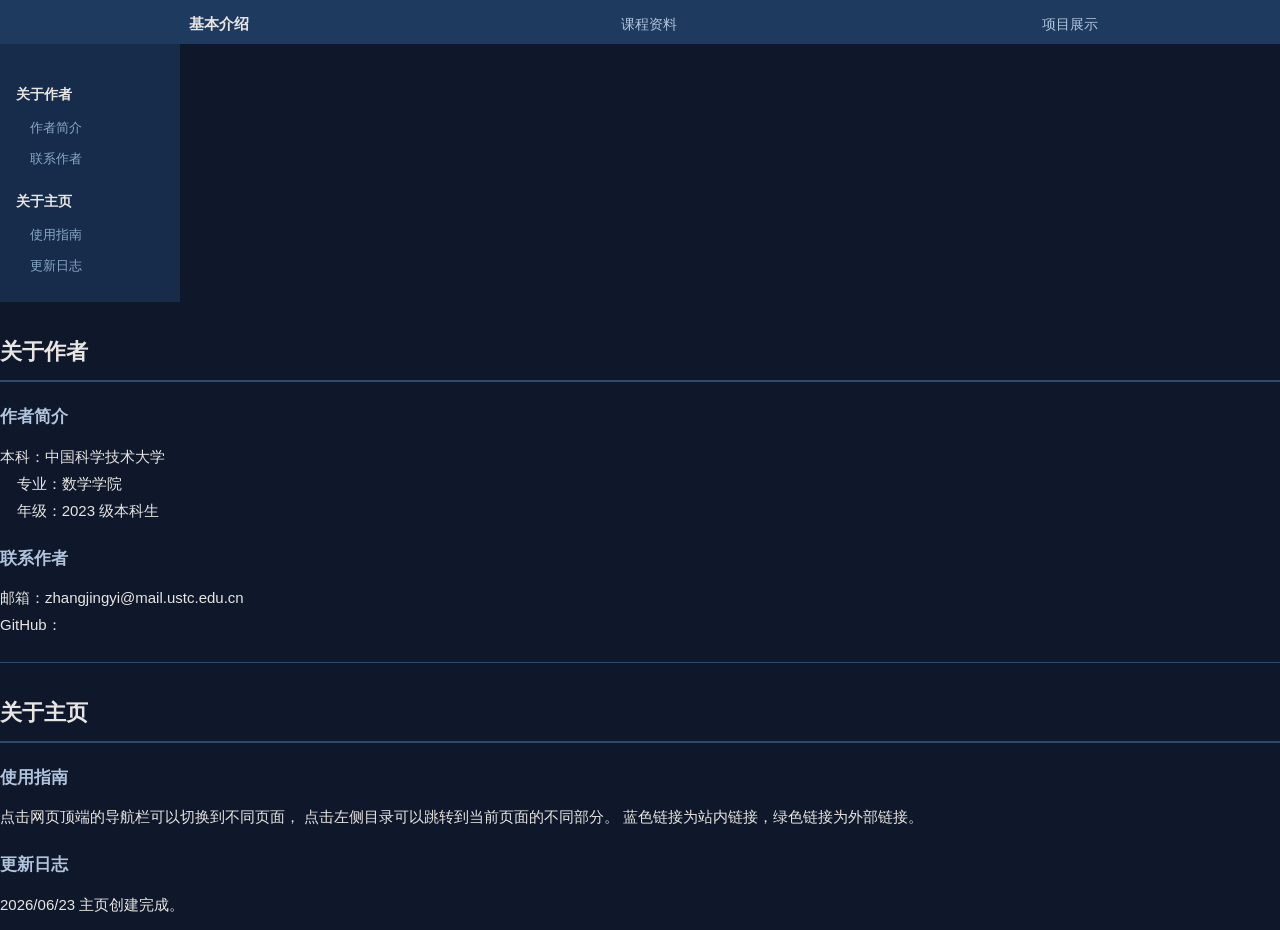
==== index.html @ 75e00010 "初始提交" ====
<!DOCTYPE html>
<html lang="zh-CN">
<head>
<meta charset="UTF-8">
<meta name="viewport" content="width=device-width, initial-scale=1.0">
<title>张竞一的主页</title>
<link rel="stylesheet" href="style.css">
</head>
<body>
<!-- 顶部导航栏 -->
<div id="choice">
<table>
<tr>
<td><span>基本介绍</span></td>
<td><a href="courses.html">课程资料</a></td>
<td><a href="projects.html">项目展示</a></td>
</tr>
</table>
</div>
<!-- 左侧边栏目录 -->
<div id="menu">
<dl>
<dt><a href="#about">关于作者</a></dt>
<dd><a href="#intro">作者简介</a></dd>
<dd><a href="#contact">联系作者</a></dd>
<dt><a href="#site">关于主页</a></dt>
<dd><a href="#guide">使用指南</a></dd>
<dd><a href="#changelog">更新日志</a></dd>
</dl>
</div>
<!-- 右侧主内容区 -->
<div id="mainpart">
<h2 id="about">关于作者</h2>
<h3 id="intro">作者简介</h3>
<p>
本科：中国科学技术大学
<br>&nbsp;&nbsp;&nbsp;&nbsp;专业：数学学院
<br>&nbsp;&nbsp;&nbsp;&nbsp;年级：2023 级本科生
</p>
<h3 id="contact">联系作者</h3>
<p>
邮箱：zhangjingyi@mail.ustc.edu.cn
<br>GitHub：
<a href="https://github.com/jingyizhang05" target="_blank" class="out"></a>
</p>
<hr>
<h2 id="site">关于主页</h2>
<h3 id="guide">使用指南</h3>
<p>
点击网页顶端的导航栏可以切换到不同页面，
点击左侧目录可以跳转到当前页面的不同部分。
蓝色链接为站内链接，绿色链接为外部链接。
</p>
<h3 id="changelog">更新日志</h3>
<p>
2026/06/23 主页创建完成。
</p>
</div>
</body>
</html>
---- style.css ----
/* ========== 全局重置 ========== */
/* 去掉浏览器默认的边距和内边距 */
* {
margin: 0;
padding: 0;
box-sizing: border-box;
}
/* 设置页面背景色和默认文字样式 */
body {
background-color: #0f172a; /* 深色背景 */
color: #e8e6e3; /* 浅色文字 */
font-family: "Microsoft YaHei", "SimSun", sans-serif; /* 中文字体 */
font-size: 15px;
line-height: 1.8;
}
/* ========== 顶部导航栏 ========== */
#choice {
position: ffxed; /* 固定在顶部，滚动时不移动 */
top: 0;
left: 0;
width: 100%;
height: 44px;
background-color: #1e3a5f; /* 导航栏深蓝色 */
display: ffex;
align-items: center;
z-index: 100; /* 确保在最上层 */
}
#choice table {
width: 100%;
border-collapse: collapse;
}
#choice td {
text-align: center;
padding: 10px 20px;
}
#choice td span {
color: #e8e6e3;
font-weight: bold;
font-size: 15px;
}
#choice td a {
color: #b0c4de; /* 导航链接用浅蓝色 */
text-decoration: none;
font-size: 14px;
transition: color 0.3s; /* 鼠标悬停时颜色渐变 */}
#choice td a:hover {
color: #ffffff; /* 悬停变白色 */
}
/* ========== 左侧边栏目录 ========== */
#menu {
position: ffxed; /* 固定在左侧 */
top: 44px; /* 紧贴导航栏下方 */
left: 0;
width: 180px;
height: calc(100% - 44px); /* 占满剩余高度 */
background-color: #162c4a; /* 侧边栏比导航栏稍深 */
padding: 20px 0;
overflow-y: auto; /* 内容多时可以滚动 */
}
#menu dl {
margin: 0;
padding: 0 16px;
}
#menu dt {
margin-top: 16px;
margin-bottom: 6px;
}
#menu dt a {
color: #e8e6e3;
text-decoration: none;
font-weight: bold;
font-size: 14px;
}
#menu dd {
margin-bottom: 4px;
padding-left: 14px;
}
#menu dd a {
color: #8aa8c8; /* 二级链接用更浅的蓝色 */
text-decoration: none;
font-size: 13px;
transition: color 0.3s;
}
#menu dd a:hover {
color: #ffffff;
}
/* ========== 右侧主内容区 ========== */
.main-content {
margin-top: 44px; /* 留出导航栏高度 */
margin-left: 180px; /* 留出侧边栏宽度 */
padding: 30px 40px 60px 40px; /* 内边距 */
max-width: 800px; /* 限制最大宽度，阅读更舒适 */
}
/* 主内容区的标题样式 */
#mainpart h2 {
color: #e8e6e3;
font-size: 22px;
border-bottom: 2px solid #2d4a6f; /* 标题下方的分隔线 */
padding-bottom: 8px;
margin: 30px 0 16px 0;
}
#mainpart h3 {
color: #b0c4de;
font-size: 17px;
margin: 20px 0 10px 0;
}
#mainpart p {
margin-bottom: 12px;
line-height: 1.8;
}
/* 普通链接样式 */
#mainpart a {
color: #3b82c4; /* 蓝色强调色 */
text-decoration: none;
transition: color 0.3s;
}
#mainpart a:hover {
color: #60a5fa; /* 悬停变亮蓝色 */
text-decoration: underline;
}
/* 外部链接特殊样式（绿色） */
#mainpart a.out {
color: #4ade80;
}
#mainpart a.out:hover {
color: #86efac;
}
/* 内部链接样式 */
#mainpart a.static {
color: #3b82c4;
}
/* 分隔线 */#mainpart hr {
border: none;
border-top: 1px solid #2d4a6f;
margin: 24px 0;
}
/* 列表样式 */
#mainpart ul, #mainpart ol {
margin: 8px 0 12px 24px;
line-height: 1.8;
}
#mainpart li {
margin-bottom: 4px;
}
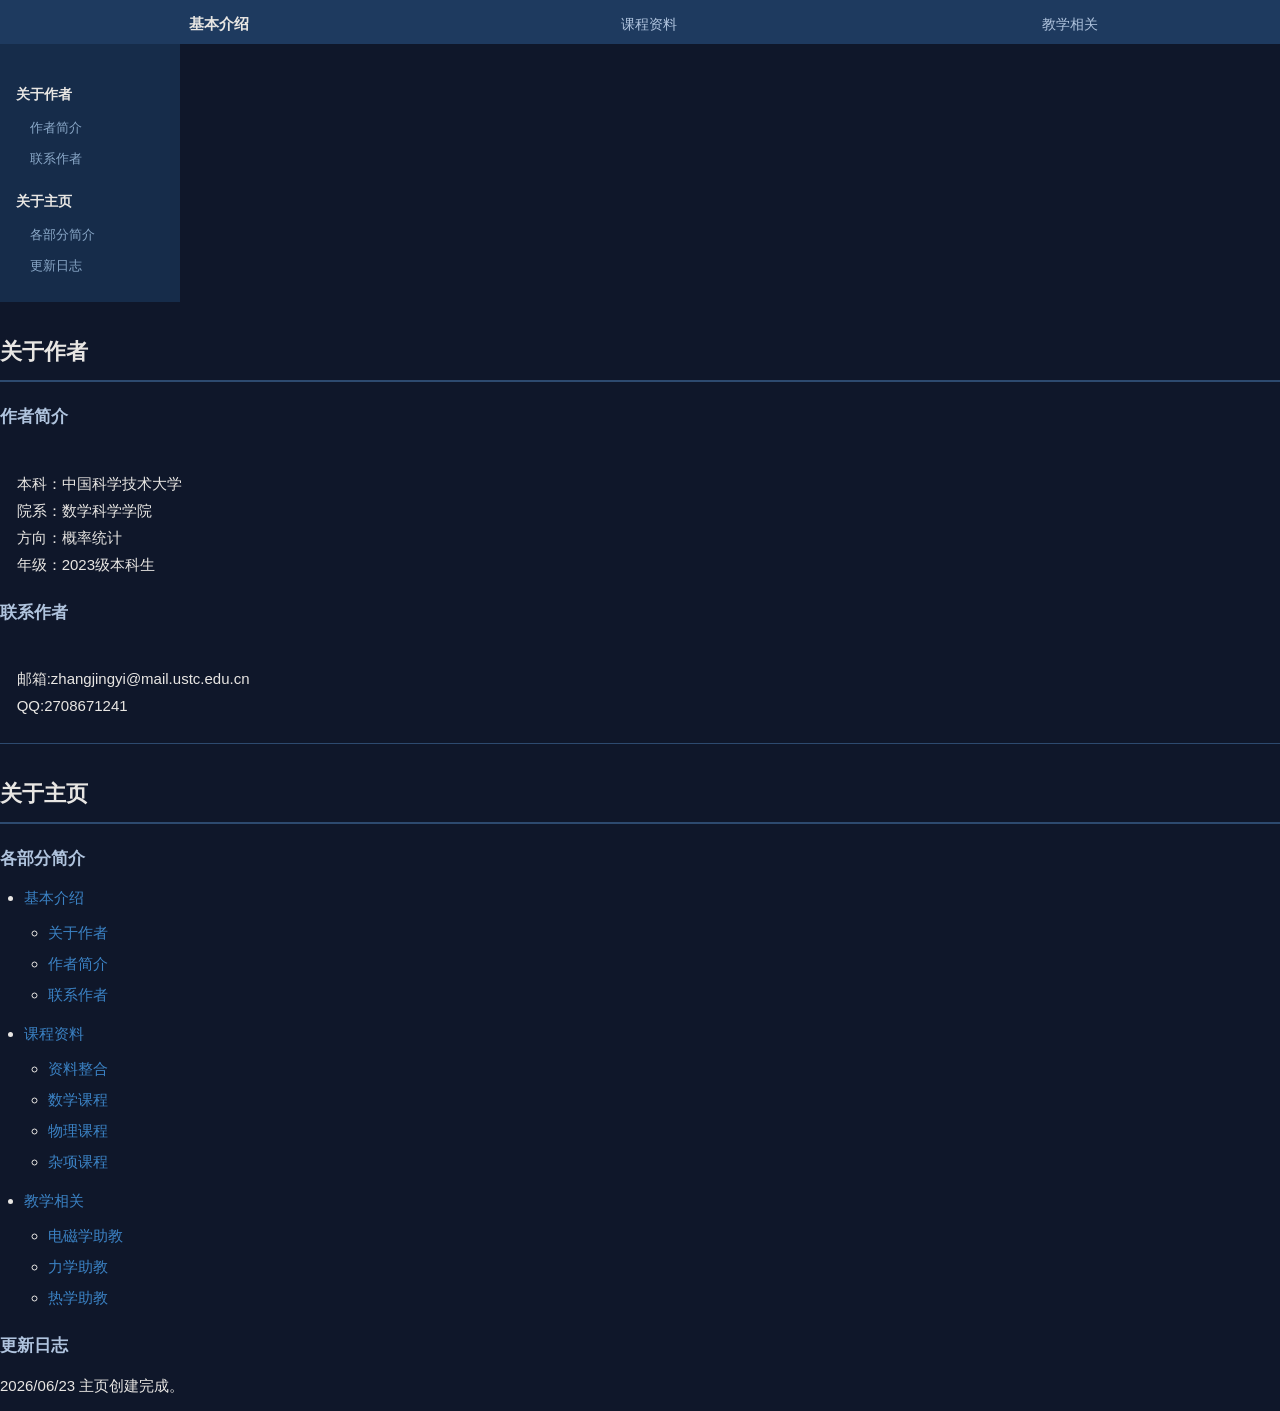
==== commit 1766961f: "更新页面" ====
--- a/index.html
+++ b/index.html
@@ -13,7 +13,7 @@
 <tr>
 <td><span>基本介绍</span></td>
 <td><a href="courses.html">课程资料</a></td>
-<td><a href="projects.html">项目展示</a></td>
+<td><a href="projects.html">教学相关</a></td>
 </tr>
 </table>
 </div>
@@ -24,7 +24,7 @@
 <dd><a href="#intro">作者简介</a></dd>
 <dd><a href="#contact">联系作者</a></dd>
 <dt><a href="#site">关于主页</a></dt>
-<dd><a href="#guide">使用指南</a></dd>
+<dd><a href="#guide">各部分简介</a></dd>
 <dd><a href="#changelog">更新日志</a></dd>
 </dl>
 </div>
@@ -32,25 +32,42 @@
 <div id="mainpart">
 <h2 id="about">关于作者</h2>
 <h3 id="intro">作者简介</h3>
-<p>
-本科：中国科学技术大学
-<br>&nbsp;&nbsp;&nbsp;&nbsp;专业：数学学院
-<br>&nbsp;&nbsp;&nbsp;&nbsp;年级：2023 级本科生
+<br>&nbsp;&nbsp;&nbsp;&nbsp;本科：中国科学技术大学
+<br>&nbsp;&nbsp;&nbsp;&nbsp;院系：数学科学学院
+<br>&nbsp;&nbsp;&nbsp;&nbsp;方向：概率统计
+<br>&nbsp;&nbsp;&nbsp;&nbsp;年级：2023级本科生
 </p>
 <h3 id="contact">联系作者</h3>
-<p>
-邮箱：zhangjingyi@mail.ustc.edu.cn
-<br>GitHub：
-<a href="https://github.com/jingyizhang05" target="_blank" class="out"></a>
+<br>&nbsp;&nbsp;&nbsp;&nbsp;邮箱:zhangjingyi@mail.ustc.edu.cn
+<br>&nbsp;&nbsp;&nbsp;&nbsp;QQ:2708671241
 </p>
 <hr>
 <h2 id="site">关于主页</h2>
-<h3 id="guide">使用指南</h3>
-<p>
-点击网页顶端的导航栏可以切换到不同页面，
-点击左侧目录可以跳转到当前页面的不同部分。
-蓝色链接为站内链接，绿色链接为外部链接。
-</p>
+<h3 id="guide">各部分简介</h3>
+<ul>
+  <li><a href="style.css">基本介绍</a>
+    <ul>
+      <li><a href="#about">关于作者</a></li>
+        <li><a href="#intro">作者简介</a></li>
+        <li><a href="#contact">联系作者</a></li>
+    </ul>
+  </li>
+  <li><a href="courses.html">课程资料</a>
+    <ul>
+      <li><a href="courses.html#data">资料整合</a></li>
+      <li><a href="courses.html#math">数学课程</a></li>
+      <li><a href="courses.html#physics">物理课程</a></li>
+      <li><a href="courses.html#other">杂项课程</a></li>
+    </ul>
+  </li>
+  <li><a href="projects.html">教学相关</a>
+    <ul>
+      <li><a href="#eteach">电磁学助教</a></dd>
+      <li><a href="#mteach">力学助教</a></dd>
+      <li><a href="#hteach">热学助教</a></dd>
+    </ul>
+  </li>
+</ul>
 <h3 id="changelog">更新日志</h3>
 <p>
 2026/06/23 主页创建完成。
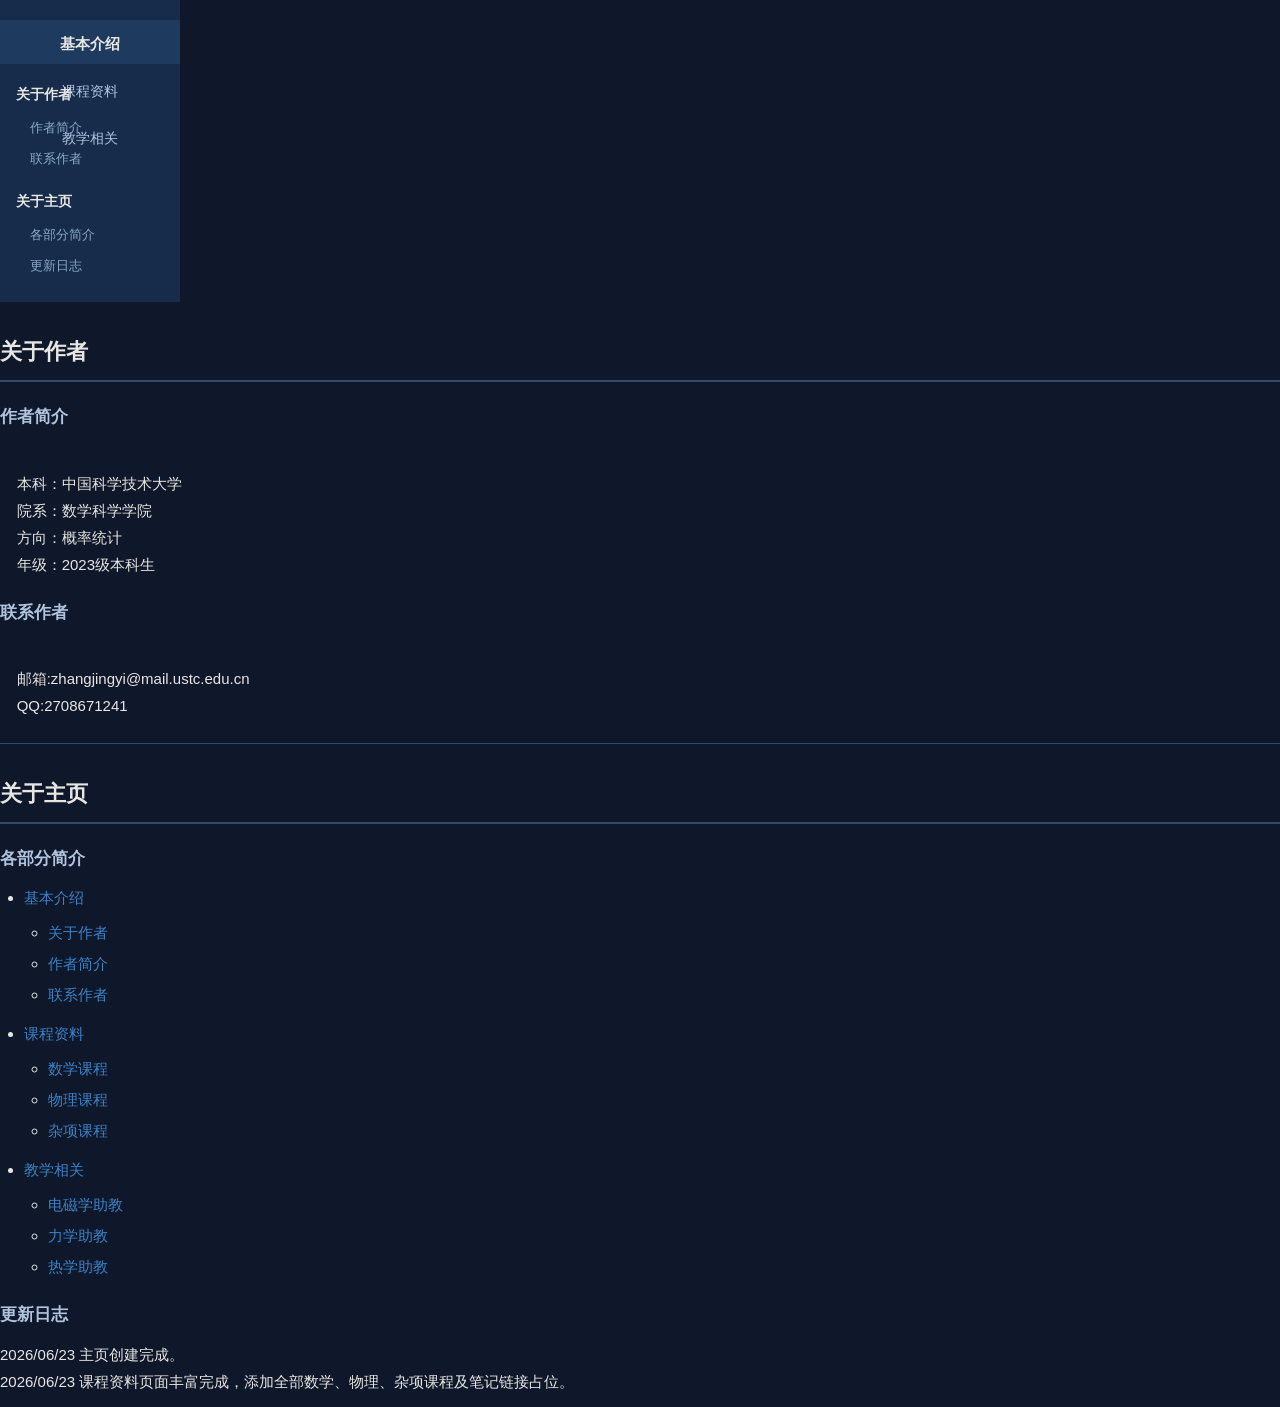
==== commit 51642a4d: "更新侧边栏" ====
--- a/index.html
+++ b/index.html
@@ -7,18 +7,17 @@
 <link rel="stylesheet" href="style.css">
 </head>
 <body>
-<!-- 顶部导航栏 -->
+<!-- 左侧栏：主导航 + 子目录 -->
+<div id="menu">
+<!-- 主导航（原顶部栏，现移至左侧顶部） -->
 <div id="choice">
 <table>
-<tr>
-<td><span>基本介绍</span></td>
-<td><a href="courses.html">课程资料</a></td>
-<td><a href="projects.html">教学相关</a></td>
-</tr>
+<tr><td><span>基本介绍</span></td></tr>
+<tr><td><a href="courses.html">课程资料</a></td></tr>
+<tr><td><a href="projects.html">教学相关</a></td></tr>
 </table>
 </div>
-<!-- 左侧边栏目录 -->
-<div id="menu">
+<!-- 子目录 -->
 <dl>
 <dt><a href="#about">关于作者</a></dt>
 <dd><a href="#intro">作者简介</a></dd>
@@ -45,7 +44,7 @@
 <h2 id="site">关于主页</h2>
 <h3 id="guide">各部分简介</h3>
 <ul>
-  <li><a href="style.css">基本介绍</a>
+  <li><a href="index.html">基本介绍</a>
     <ul>
       <li><a href="#about">关于作者</a></li>
         <li><a href="#intro">作者简介</a></li>
@@ -54,7 +53,6 @@
   </li>
   <li><a href="courses.html">课程资料</a>
     <ul>
-      <li><a href="courses.html#data">资料整合</a></li>
       <li><a href="courses.html#math">数学课程</a></li>
       <li><a href="courses.html#physics">物理课程</a></li>
       <li><a href="courses.html#other">杂项课程</a></li>
@@ -62,16 +60,17 @@
   </li>
   <li><a href="projects.html">教学相关</a>
     <ul>
-      <li><a href="#eteach">电磁学助教</a></dd>
-      <li><a href="#mteach">力学助教</a></dd>
-      <li><a href="#hteach">热学助教</a></dd>
+      <li><a href="projects.html#eteach">电磁学助教</a></li>
+      <li><a href="projects.html#mteach">力学助教</a></li>
+      <li><a href="projects.html#hteach">热学助教</a></li>
     </ul>
   </li>
 </ul>
 <h3 id="changelog">更新日志</h3>
 <p>
-2026/06/23 主页创建完成。
+2026/06/23 主页创建完成。<br>
+2026/06/23 课程资料页面丰富完成，添加全部数学、物理、杂项课程及笔记链接占位。
 </p>
 </div>
 </body>
-</html>+</html>
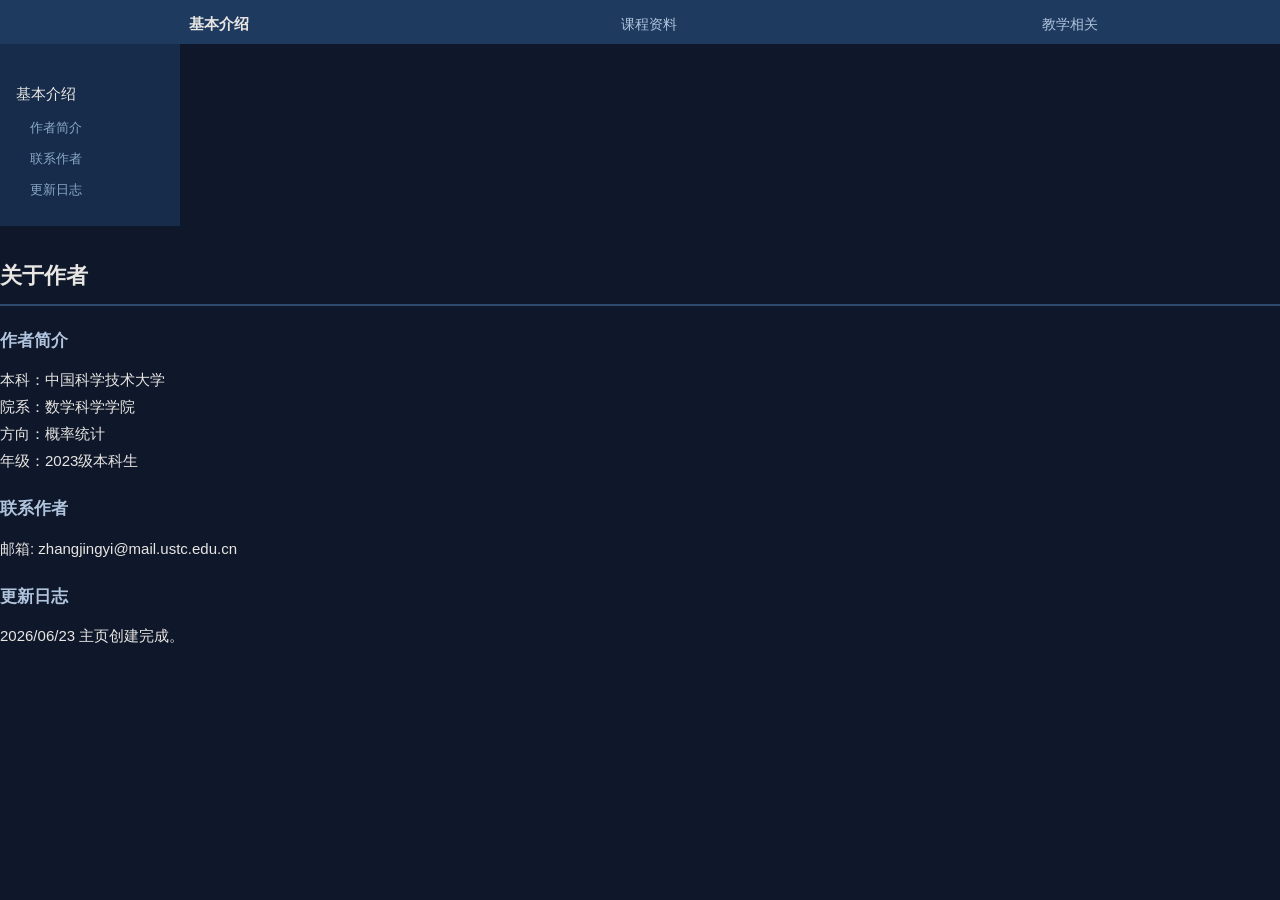
==== commit fdb7bbd6: "更新" ====
--- a/index.html
+++ b/index.html
@@ -1,76 +1,43 @@
 <!DOCTYPE html>
 <html lang="zh-CN">
 <head>
-<meta charset="UTF-8">
-<meta name="viewport" content="width=device-width, initial-scale=1.0">
-<title>张竞一的主页</title>
-<link rel="stylesheet" href="style.css">
+  <meta charset="UTF-8">
+  <meta name="viewport" content="width=device-width, initial-scale=1.0">
+  <title>张竞一的主页</title>
+  <link rel="stylesheet" href="style.css">
 </head>
 <body>
-<!-- 左侧栏：主导航 + 子目录 -->
-<div id="menu">
-<!-- 主导航（原顶部栏，现移至左侧顶部） -->
-<div id="choice">
-<table>
-<tr><td><span>基本介绍</span></td></tr>
-<tr><td><a href="courses.html">课程资料</a></td></tr>
-<tr><td><a href="projects.html">教学相关</a></td></tr>
-</table>
-</div>
-<!-- 子目录 -->
-<dl>
-<dt><a href="#about">关于作者</a></dt>
-<dd><a href="#intro">作者简介</a></dd>
-<dd><a href="#contact">联系作者</a></dd>
-<dt><a href="#site">关于主页</a></dt>
-<dd><a href="#guide">各部分简介</a></dd>
-<dd><a href="#changelog">更新日志</a></dd>
-</dl>
-</div>
-<!-- 右侧主内容区 -->
-<div id="mainpart">
-<h2 id="about">关于作者</h2>
-<h3 id="intro">作者简介</h3>
-<br>&nbsp;&nbsp;&nbsp;&nbsp;本科：中国科学技术大学
-<br>&nbsp;&nbsp;&nbsp;&nbsp;院系：数学科学学院
-<br>&nbsp;&nbsp;&nbsp;&nbsp;方向：概率统计
-<br>&nbsp;&nbsp;&nbsp;&nbsp;年级：2023级本科生
-</p>
-<h3 id="contact">联系作者</h3>
-<br>&nbsp;&nbsp;&nbsp;&nbsp;邮箱:zhangjingyi@mail.ustc.edu.cn
-<br>&nbsp;&nbsp;&nbsp;&nbsp;QQ:2708671241
-</p>
-<hr>
-<h2 id="site">关于主页</h2>
-<h3 id="guide">各部分简介</h3>
-<ul>
-  <li><a href="index.html">基本介绍</a>
-    <ul>
-      <li><a href="#about">关于作者</a></li>
-        <li><a href="#intro">作者简介</a></li>
-        <li><a href="#contact">联系作者</a></li>
-    </ul>
-  </li>
-  <li><a href="courses.html">课程资料</a>
-    <ul>
-      <li><a href="courses.html#math">数学课程</a></li>
-      <li><a href="courses.html#physics">物理课程</a></li>
-      <li><a href="courses.html#other">杂项课程</a></li>
-    </ul>
-  </li>
-  <li><a href="projects.html">教学相关</a>
-    <ul>
-      <li><a href="projects.html#eteach">电磁学助教</a></li>
-      <li><a href="projects.html#mteach">力学助教</a></li>
-      <li><a href="projects.html#hteach">热学助教</a></li>
-    </ul>
-  </li>
-</ul>
-<h3 id="changelog">更新日志</h3>
-<p>
-2026/06/23 主页创建完成。<br>
-2026/06/23 课程资料页面丰富完成，添加全部数学、物理、杂项课程及笔记链接占位。
-</p>
-</div>
+  <!-- 顶部导航栏 -->
+  <div id="choice">
+    <table>
+      <tr>
+        <td><span>基本介绍</span></td>
+        <td><a href="courses.html">课程资料</a></td>
+        <td><a href="projects.html">教学相关</a></td>
+      </tr>
+    </table>
+  </div>
+  <!-- 左侧导航栏 -->
+  <div id="menu">
+    <dl>
+      <dt>基本介绍</dt>
+      <dd><a href="#intro">作者简介</a></dd>
+      <dd><a href="#contact">联系作者</a></dd>
+      <dd><a href="#changelog">更新日志</a></dd>
+    </dl>
+  </div>
+  <!-- 右侧主内容区 -->
+  <div id="mainpart">
+    <h2 id="about">关于作者</h2>
+    <h3 id="intro">作者简介</h3>
+    <p>本科：中国科学技术大学<br>
+       院系：数学科学学院<br>
+       方向：概率统计<br>
+       年级：2023级本科生</p>
+    <h3 id="contact">联系作者</h3>
+    <p>邮箱: zhangjingyi@mail.ustc.edu.cn</p>
+    <h3 id="changelog">更新日志</h3>
+    <p>2026/06/23 主页创建完成。</p>
+  </div>
 </body>
-</html>
+</html>
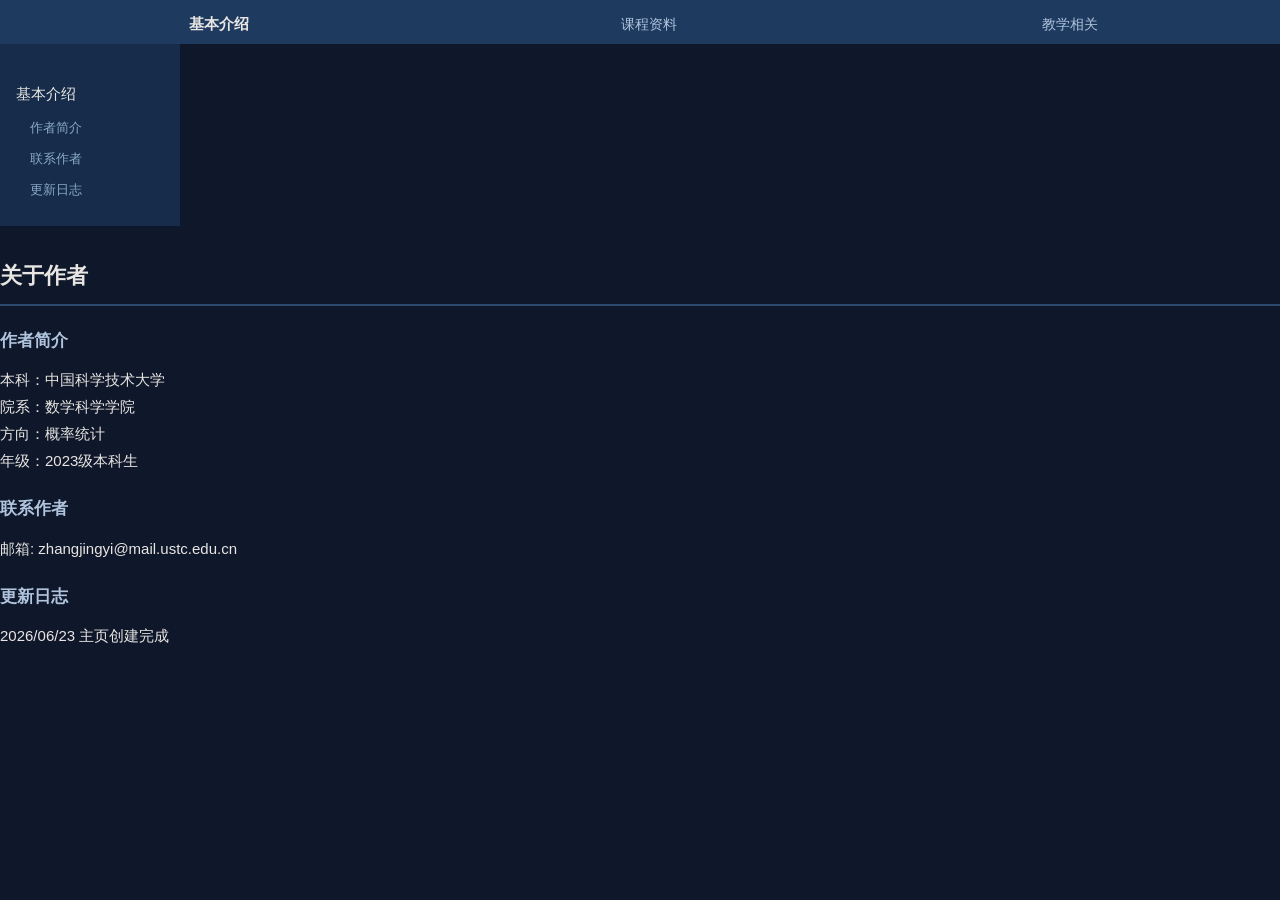
==== commit 6fd6320d: "none" ====
--- a/index.html
+++ b/index.html
@@ -37,7 +37,7 @@
     <h3 id="contact">联系作者</h3>
     <p>邮箱: zhangjingyi@mail.ustc.edu.cn</p>
     <h3 id="changelog">更新日志</h3>
-    <p>2026/06/23 主页创建完成。</p>
+    <p>2026/06/23 主页创建完成</p>
   </div>
 </body>
 </html>
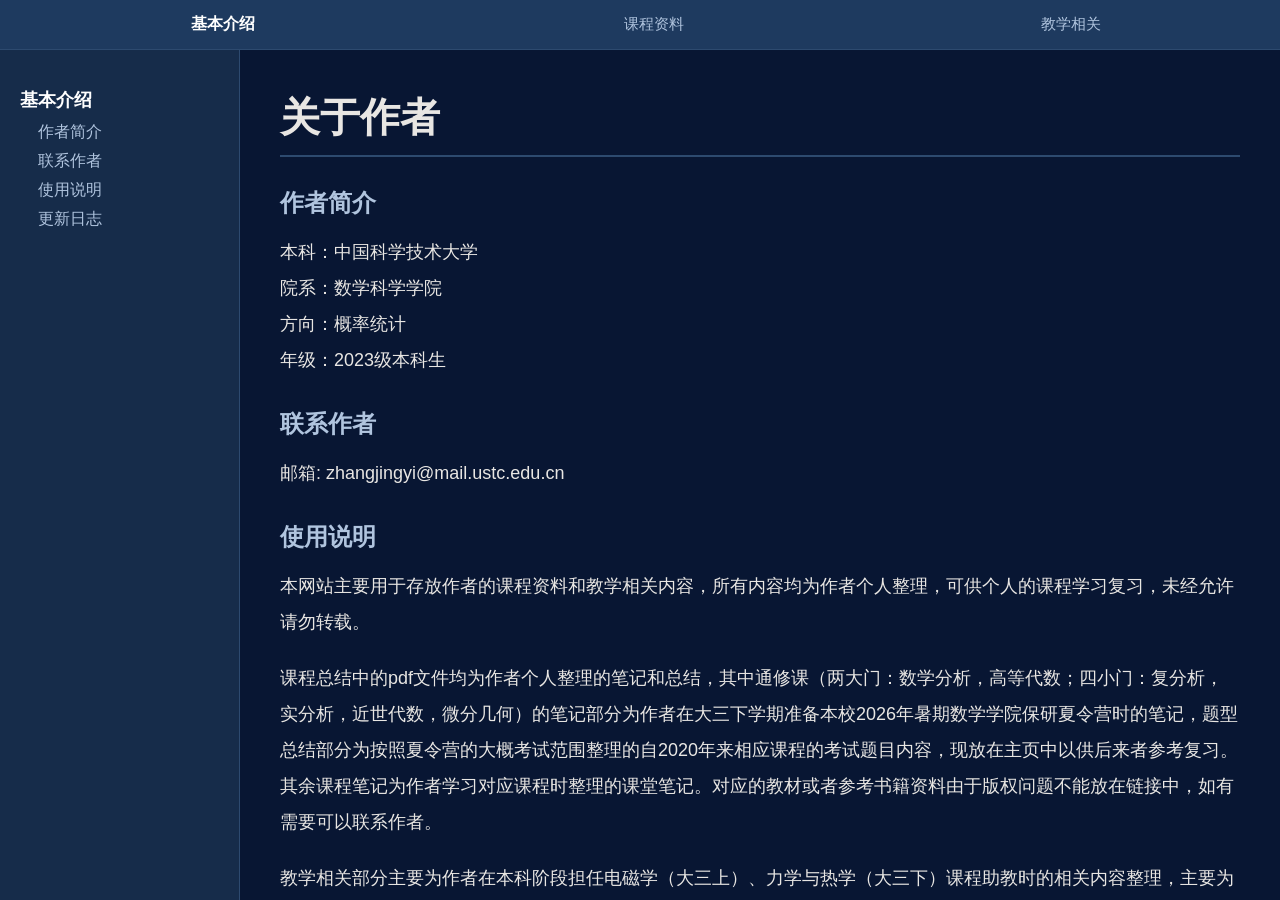
==== commit 17ebcdcc: "更新" ====
--- a/index.html
+++ b/index.html
@@ -23,6 +23,7 @@
       <dt>基本介绍</dt>
       <dd><a href="#intro">作者简介</a></dd>
       <dd><a href="#contact">联系作者</a></dd>
+      <dd><a href="#shiyong">使用说明</a></dd>
       <dd><a href="#changelog">更新日志</a></dd>
     </dl>
   </div>
@@ -30,14 +31,27 @@
   <div id="mainpart">
     <h2 id="about">关于作者</h2>
     <h3 id="intro">作者简介</h3>
+
     <p>本科：中国科学技术大学<br>
        院系：数学科学学院<br>
        方向：概率统计<br>
        年级：2023级本科生</p>
+
     <h3 id="contact">联系作者</h3>
     <p>邮箱: zhangjingyi@mail.ustc.edu.cn</p>
+
+    <h3 id="shiyong">使用说明</h3>
+
+    <p>本网站主要用于存放作者的课程资料和教学相关内容，所有内容均为作者个人整理，可供个人的课程学习复习，未经允许请勿转载。</p>
+
+    <p>课程总结中的pdf文件均为作者个人整理的笔记和总结，其中通修课（两大门：数学分析，高等代数；四小门：复分析，实分析，近世代数，微分几何）的笔记部分为作者在大三下学期准备本校2026年暑期数学学院保研夏令营时的笔记，题型总结部分为按照夏令营的大概考试范围整理的自2020年来相应课程的考试题目内容，现放在主页中以供后来者参考复习。其余课程笔记为作者学习对应课程时整理的课堂笔记。对应的教材或者参考书籍资料由于版权问题不能放在链接中，如有需要可以联系作者。</p>
+
+    <p>教学相关部分主要为作者在本科阶段担任电磁学（大三上）、力学与热学（大三下）课程助教时的相关内容整理，主要为助教过程中整理作业答案和习题课讲义。</p>
+
     <h3 id="changelog">更新日志</h3>
     <p>2026/06/23 主页创建完成</p>
+    <p>2026/06/24 更新了课程资料的pdf内容</p>
+    <p>2026/06/25 更新了简介中的使用说明</p>
   </div>
 </body>
 </html>
--- a/style.css
+++ b/style.css
@@ -1,144 +1,228 @@
-/* ========== 全局重置 ========== */
-/* 去掉浏览器默认的边距和内边距 */
-* {
-margin: 0;
-padding: 0;
-box-sizing: border-box;
-}
-/* 设置页面背景色和默认文字样式 */
-body {
-background-color: #0f172a; /* 深色背景 */
-color: #e8e6e3; /* 浅色文字 */
-font-family: "Microsoft YaHei", "SimSun", sans-serif; /* 中文字体 */
-font-size: 15px;
-line-height: 1.8;
-}
-/* ========== 顶部导航栏 ========== */
-#choice {
-position: ffxed; /* 固定在顶部，滚动时不移动 */
-top: 0;
-left: 0;
-width: 100%;
-height: 44px;
-background-color: #1e3a5f; /* 导航栏深蓝色 */
-display: ffex;
-align-items: center;
-z-index: 100; /* 确保在最上层 */
-}
-#choice table {
-width: 100%;
-border-collapse: collapse;
-}
-#choice td {
-text-align: center;
-padding: 10px 20px;
-}
-#choice td span {
-color: #e8e6e3;
-font-weight: bold;
-font-size: 15px;
-}
-#choice td a {
-color: #b0c4de; /* 导航链接用浅蓝色 */
-text-decoration: none;
-font-size: 14px;
-transition: color 0.3s; /* 鼠标悬停时颜色渐变 */}
-#choice td a:hover {
-color: #ffffff; /* 悬停变白色 */
-}
-/* ========== 左侧边栏目录 ========== */
-#menu {
-position: ffxed; /* 固定在左侧 */
-top: 44px; /* 紧贴导航栏下方 */
-left: 0;
-width: 180px;
-height: calc(100% - 44px); /* 占满剩余高度 */
-background-color: #162c4a; /* 侧边栏比导航栏稍深 */
-padding: 20px 0;
-overflow-y: auto; /* 内容多时可以滚动 */
-}
-#menu dl {
-margin: 0;
-padding: 0 16px;
-}
-#menu dt {
-margin-top: 16px;
-margin-bottom: 6px;
-}
-#menu dt a {
-color: #e8e6e3;
-text-decoration: none;
-font-weight: bold;
-font-size: 14px;
-}
-#menu dd {
-margin-bottom: 4px;
-padding-left: 14px;
-}
-#menu dd a {
-color: #8aa8c8; /* 二级链接用更浅的蓝色 */
-text-decoration: none;
-font-size: 13px;
-transition: color 0.3s;
-}
-#menu dd a:hover {
-color: #ffffff;
-}
-/* ========== 右侧主内容区 ========== */
-.main-content {
-margin-top: 44px; /* 留出导航栏高度 */
-margin-left: 180px; /* 留出侧边栏宽度 */
-padding: 30px 40px 60px 40px; /* 内边距 */
-max-width: 800px; /* 限制最大宽度，阅读更舒适 */
-}
-/* 主内容区的标题样式 */
-#mainpart h2 {
-color: #e8e6e3;
-font-size: 22px;
-border-bottom: 2px solid #2d4a6f; /* 标题下方的分隔线 */
-padding-bottom: 8px;
-margin: 30px 0 16px 0;
-}
-#mainpart h3 {
-color: #b0c4de;
-font-size: 17px;
-margin: 20px 0 10px 0;
-}
-#mainpart p {
-margin-bottom: 12px;
-line-height: 1.8;
-}
-/* 普通链接样式 */
-#mainpart a {
-color: #3b82c4; /* 蓝色强调色 */
-text-decoration: none;
-transition: color 0.3s;
-}
-#mainpart a:hover {
-color: #60a5fa; /* 悬停变亮蓝色 */
-text-decoration: underline;
-}
-/* 外部链接特殊样式（绿色） */
-#mainpart a.out {
-color: #4ade80;
-}
-#mainpart a.out:hover {
-color: #86efac;
-}
-/* 内部链接样式 */
-#mainpart a.static {
-color: #3b82c4;
-}
-/* 分隔线 */#mainpart hr {
-border: none;
-border-top: 1px solid #2d4a6f;
-margin: 24px 0;
-}
-/* 列表样式 */
-#mainpart ul, #mainpart ol {
-margin: 8px 0 12px 24px;
-line-height: 1.8;
-}
-#mainpart li {
-margin-bottom: 4px;
+/* ===========================
+   全局设置
+=========================== */
+
+*{
+    margin:0;
+    padding:0;
+    box-sizing:border-box;
+}
+
+html,
+body{
+    width:100%;
+    height:100%;
+    overflow:hidden;
+    background:#0f172a;
+    color:#e8e6e3;
+    font-family:"Microsoft YaHei","SimSun",sans-serif;
+}
+
+/* ===========================
+   顶部导航栏
+=========================== */
+
+#choice{
+    position:fixed;
+    top:0;
+    left:0;
+
+    width:100%;
+    height:50px;
+
+    background:#1e3a5f;
+
+    z-index:1000;
+
+    border-bottom:1px solid #2d4a6f;
+}
+
+#choice table{
+    width:100%;
+    height:100%;
+    border-collapse:collapse;
+}
+
+#choice td{
+    text-align:center;
+    vertical-align:middle;
+}
+
+#choice span{
+    color:white;
+    font-size:16px;
+    font-weight:bold;
+}
+
+#choice a{
+    color:#b0c4de;
+    text-decoration:none;
+    font-size:15px;
+    transition:0.3s;
+}
+
+#choice a:hover{
+    color:white;
+}
+
+/* ===========================
+   左侧菜单
+=========================== */
+
+#menu{
+    position:fixed;
+
+    top:50px;
+    left:0;
+
+    width:240px;
+    height:calc(100vh - 50px);
+
+    background:#162c4a;
+
+    overflow-y:auto;
+
+    border-right:1px solid #2d4a6f;
+
+    padding:20px;
+}
+
+/* 滚动条 */
+
+#menu::-webkit-scrollbar{
+    width:6px;
+}
+
+#menu::-webkit-scrollbar-thumb{
+    background:#3b82c4;
+    border-radius:4px;
+}
+
+#menu dl{
+    margin:0;
+}
+
+#menu dt{
+    margin-top:18px;
+    margin-bottom:10px;
+
+    color:white;
+    font-weight:bold;
+    font-size:18px;
+}
+
+#menu dd{
+    margin-left:18px;
+    margin-bottom:8px;
+}
+
+#menu a{
+    color:#b0c4de;
+    text-decoration:none;
+    transition:0.3s;
+}
+
+#menu a:hover{
+    color:white;
+}
+
+/* ===========================
+   右侧内容区
+=========================== */
+
+#mainpart{
+    position:fixed;
+
+    top:50px;
+    left:240px;
+
+    width:calc(100vw - 240px);
+    height:calc(100vh - 50px);
+
+    overflow-y:auto;
+
+    padding:40px;
+
+    background:#081633;
+}
+
+/* 内容区滚动条 */
+
+#mainpart::-webkit-scrollbar{
+    width:8px;
+}
+
+#mainpart::-webkit-scrollbar-thumb{
+    background:#3b82c4;
+    border-radius:4px;
+}
+
+/* ===========================
+   标题
+=========================== */
+
+#mainpart h2{
+    font-size:40px;
+
+    margin-bottom:25px;
+
+    border-bottom:2px solid #2d4a6f;
+
+    padding-bottom:10px;
+}
+
+#mainpart h3{
+    font-size:24px;
+
+    color:#b0c4de;
+
+    margin-top:30px;
+    margin-bottom:15px;
+}
+
+/* ===========================
+   正文
+=========================== */
+
+#mainpart p{
+    line-height:2;
+    font-size:18px;
+    margin-bottom:20px;
+}
+
+#mainpart ul{
+    margin-left:25px;
+    margin-top:10px;
+}
+
+#mainpart li{
+    margin-bottom:10px;
+    font-size:18px;
+}
+
+/* ===========================
+   链接
+=========================== */
+
+#mainpart a{
+    color:#60a5fa;
+    text-decoration:none;
+}
+
+#mainpart a:hover{
+    text-decoration:underline;
+}
+
+.static{
+    color:#60a5fa;
+}
+
+/* ===========================
+   分隔线
+=========================== */
+
+#mainpart hr{
+    border:none;
+    border-top:1px solid #2d4a6f;
+    margin:30px 0;
 }
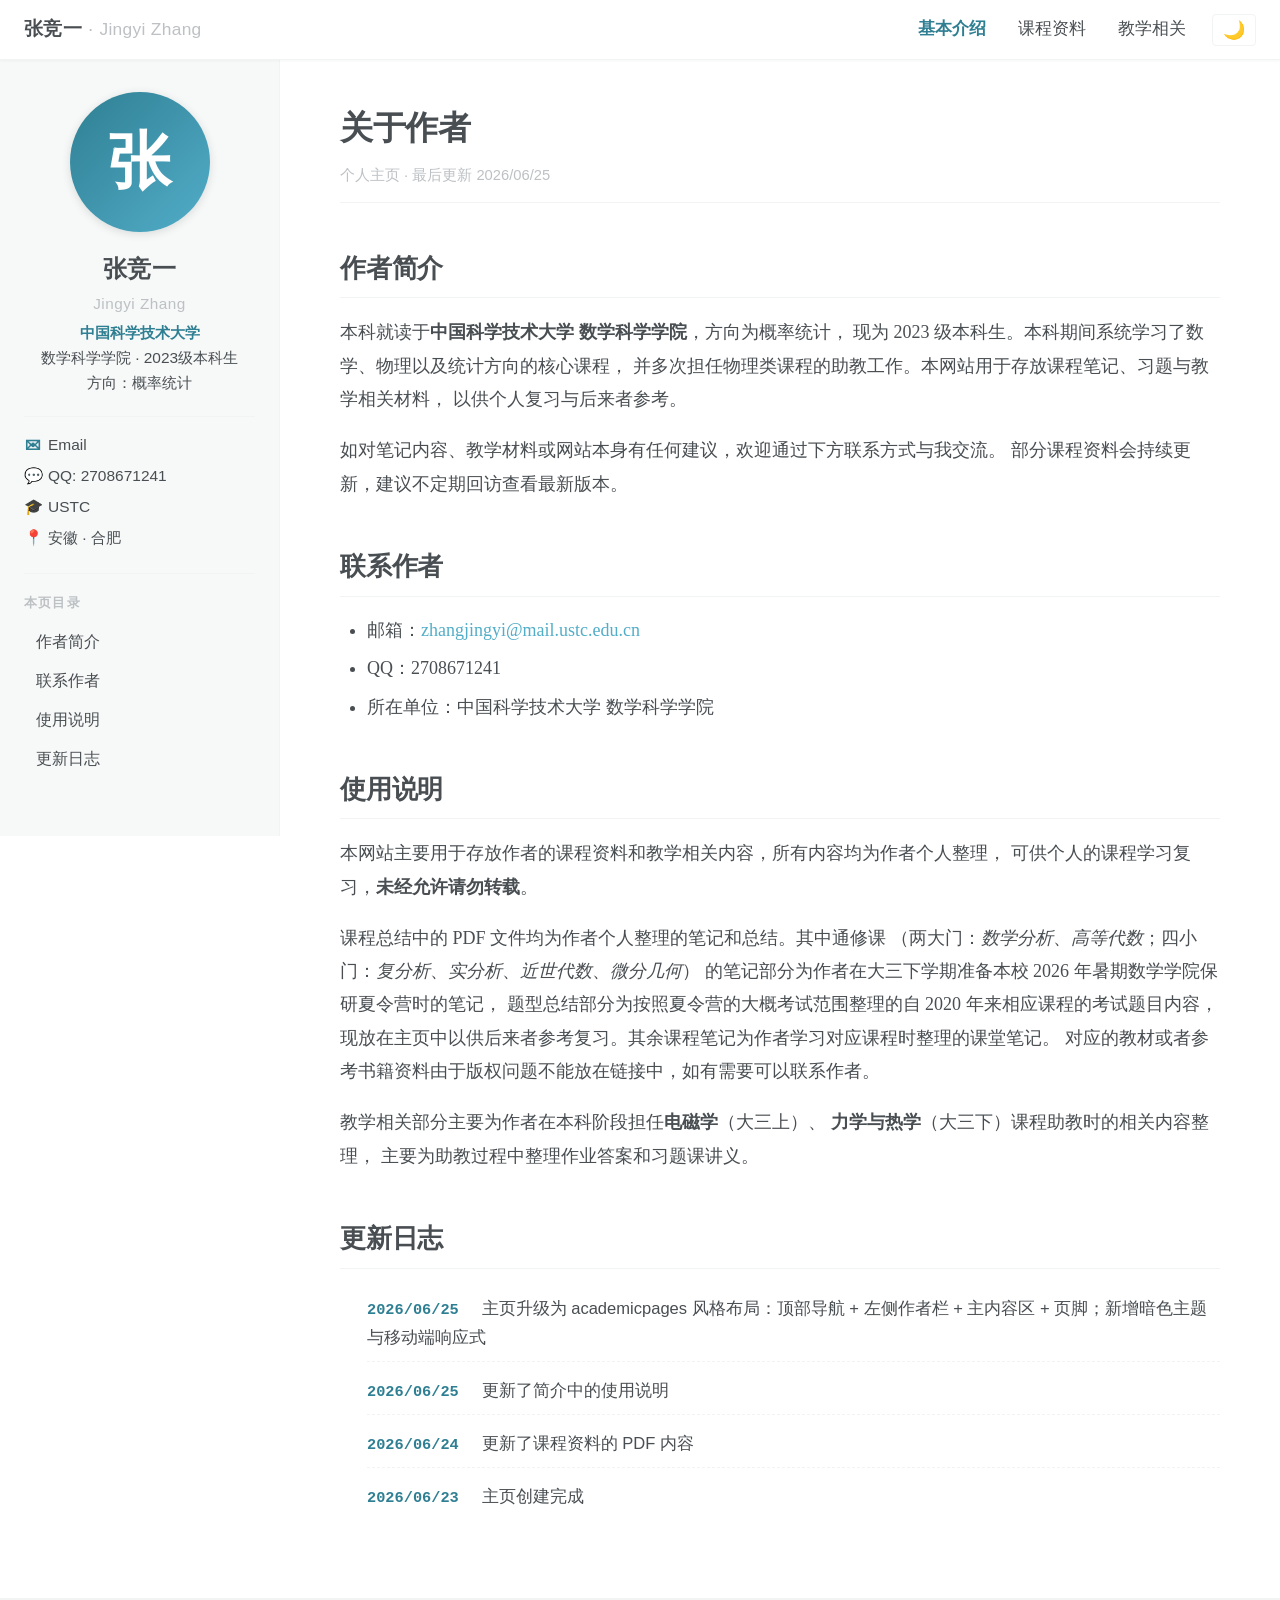
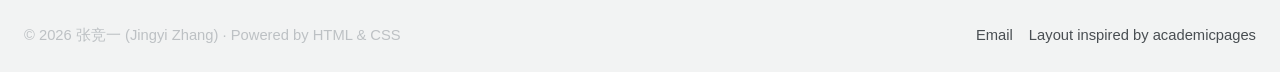
==== commit 3bba406e: "js" ====
--- a/index.html
+++ b/index.html
@@ -1,57 +1,148 @@
 <!DOCTYPE html>
-<html lang="zh-CN">
+<html lang="zh-CN" data-theme="light">
 <head>
   <meta charset="UTF-8">
   <meta name="viewport" content="width=device-width, initial-scale=1.0">
-  <title>张竞一的主页</title>
+  <title>张竞一 · 个人主页</title>
+  <meta name="description" content="张竞一个人主页 — 中国科学技术大学数学科学学院概率统计方向本科生">
   <link rel="stylesheet" href="style.css">
+  <!-- 防止 FOUC：先读取主题 -->
+  <script>
+    (function() {
+      try {
+        var t = localStorage.getItem('theme');
+        if (t === 'dark' || t === 'light') {
+          document.documentElement.setAttribute('data-theme', t);
+        }
+      } catch (e) {}
+    })();
+  </script>
 </head>
 <body>
-  <!-- 顶部导航栏 -->
-  <div id="choice">
-    <table>
-      <tr>
-        <td><span>基本介绍</span></td>
-        <td><a href="courses.html">课程资料</a></td>
-        <td><a href="projects.html">教学相关</a></td>
-      </tr>
-    </table>
+
+<!-- =============== 顶部 Masthead =============== -->
+<header class="masthead">
+  <div class="masthead__inner-wrap">
+    <a href="index.html" class="site-name">
+      张竞一<span class="sep">·</span><span class="en">Jingyi Zhang</span>
+    </a>
+    <button class="menu-toggle" aria-label="菜单" onclick="toggleTopNav()">☰</button>
+    <nav class="masthead__menu" id="topNav">
+      <span class="masthead__menu-item active"><a href="index.html">基本介绍</a></span>
+      <span class="masthead__menu-item"><a href="courses.html">课程资料</a></span>
+      <span class="masthead__menu-item"><a href="projects.html">教学相关</a></span>
+      <button class="theme-toggle" onclick="toggleTheme()" aria-label="切换主题" title="切换浅色/暗色">🌙</button>
+    </nav>
   </div>
-  <!-- 左侧导航栏 -->
-  <div id="menu">
-    <dl>
-      <dt>基本介绍</dt>
-      <dd><a href="#intro">作者简介</a></dd>
-      <dd><a href="#contact">联系作者</a></dd>
-      <dd><a href="#shiyong">使用说明</a></dd>
-      <dd><a href="#changelog">更新日志</a></dd>
-    </dl>
+</header>
+
+<!-- =============== 页面主体 =============== -->
+<div class="page">
+
+  <!-- 左侧作者栏 -->
+  <aside class="sidebar">
+    <div class="author__avatar">张</div>
+    <div class="author__name">
+      张竞一
+      <span class="en">Jingyi Zhang</span>
+    </div>
+    <div class="author__bio">
+      <strong>中国科学技术大学</strong><br>
+      数学科学学院 · 2023级本科生<br>
+      方向：概率统计
+    </div>
+
+    <div class="author__urls-wrapper">
+      <ul class="author__urls">
+        <li><span class="icon">✉</span><a href="mailto:zhangjingyi@mail.ustc.edu.cn">Email</a></li>
+        <li><span class="icon">💬</span>QQ: 2708671241</li>
+        <li><span class="icon">🎓</span><a href="https://www.ustc.edu.cn" target="_blank" rel="noopener">USTC</a></li>
+        <li><span class="icon">📍</span>安徽 · 合肥</li>
+      </ul>
+    </div>
+
+    <div class="sidebar__nav">
+      <div class="sidebar__nav-group">
+        <div class="sidebar__nav-title">本页目录</div>
+        <ul>
+          <li><a href="#intro">作者简介</a></li>
+          <li><a href="#contact">联系作者</a></li>
+          <li><a href="#shiyong">使用说明</a></li>
+          <li><a href="#changelog">更新日志</a></li>
+        </ul>
+      </div>
+    </div>
+  </aside>
+
+  <!-- 右侧主内容 -->
+  <main class="main">
+    <div class="page__inner-wrap">
+      <h1 class="page__title">关于作者</h1>
+      <div class="page__meta">个人主页 · 最后更新 2026/06/25</div>
+
+      <h2 id="intro" class="section-anchor">作者简介</h2>
+      <p>
+        本科就读于<strong>中国科学技术大学 数学科学学院</strong>，方向为概率统计，
+        现为 2023 级本科生。本科期间系统学习了数学、物理以及统计方向的核心课程，
+        并多次担任物理类课程的助教工作。本网站用于存放课程笔记、习题与教学相关材料，
+        以供个人复习与后来者参考。
+      </p>
+      <p>
+        如对笔记内容、教学材料或网站本身有任何建议，欢迎通过下方联系方式与我交流。
+        部分课程资料会持续更新，建议不定期回访查看最新版本。
+      </p>
+
+      <h2 id="contact" class="section-anchor">联系作者</h2>
+      <ul>
+        <li>邮箱：<a href="mailto:zhangjingyi@mail.ustc.edu.cn">zhangjingyi@mail.ustc.edu.cn</a></li>
+        <li>QQ：2708671241</li>
+        <li>所在单位：中国科学技术大学 数学科学学院</li>
+      </ul>
+
+      <h2 id="shiyong" class="section-anchor">使用说明</h2>
+      <p>
+        本网站主要用于存放作者的课程资料和教学相关内容，所有内容均为作者个人整理，
+        可供个人的课程学习复习，<strong>未经允许请勿转载</strong>。
+      </p>
+      <p>
+        课程总结中的 PDF 文件均为作者个人整理的笔记和总结。其中通修课
+        （两大门：<em>数学分析</em>、<em>高等代数</em>；四小门：<em>复分析</em>、<em>实分析</em>、<em>近世代数</em>、<em>微分几何</em>）
+        的笔记部分为作者在大三下学期准备本校 2026 年暑期数学学院保研夏令营时的笔记，
+        题型总结部分为按照夏令营的大概考试范围整理的自 2020 年来相应课程的考试题目内容，
+        现放在主页中以供后来者参考复习。其余课程笔记为作者学习对应课程时整理的课堂笔记。
+        对应的教材或者参考书籍资料由于版权问题不能放在链接中，如有需要可以联系作者。
+      </p>
+      <p>
+        教学相关部分主要为作者在本科阶段担任<strong>电磁学</strong>（大三上）、
+        <strong>力学与热学</strong>（大三下）课程助教时的相关内容整理，
+        主要为助教过程中整理作业答案和习题课讲义。
+      </p>
+
+      <h2 id="changelog" class="section-anchor">更新日志</h2>
+      <ul class="changelog">
+        <li><span class="date">2026/06/25</span> 主页升级为 academicpages 风格布局：顶部导航 + 左侧作者栏 + 主内容区 + 页脚；新增暗色主题与移动端响应式</li>
+        <li><span class="date">2026/06/25</span> 更新了简介中的使用说明</li>
+        <li><span class="date">2026/06/24</span> 更新了课程资料的 PDF 内容</li>
+        <li><span class="date">2026/06/23</span> 主页创建完成</li>
+      </ul>
+    </div>
+  </main>
+
+</div>
+
+<!-- =============== 页脚 =============== -->
+<footer class="page__footer">
+  <div class="page__footer-inner">
+    <div>
+      © 2026 张竞一 (Jingyi Zhang) · Powered by HTML &amp; CSS
+    </div>
+    <div class="page__footer-follow">
+      <a href="mailto:zhangjingyi@mail.ustc.edu.cn">Email</a>
+      <a href="https://github.com/academicpages/academicpages.github.io" target="_blank" rel="noopener">Layout inspired by academicpages</a>
+    </div>
   </div>
-  <!-- 右侧主内容区 -->
-  <div id="mainpart">
-    <h2 id="about">关于作者</h2>
-    <h3 id="intro">作者简介</h3>
+</footer>
 
-    <p>本科：中国科学技术大学<br>
-       院系：数学科学学院<br>
-       方向：概率统计<br>
-       年级：2023级本科生</p>
-
-    <h3 id="contact">联系作者</h3>
-    <p>邮箱: zhangjingyi@mail.ustc.edu.cn</p>
-
-    <h3 id="shiyong">使用说明</h3>
-
-    <p>本网站主要用于存放作者的课程资料和教学相关内容，所有内容均为作者个人整理，可供个人的课程学习复习，未经允许请勿转载。</p>
-
-    <p>课程总结中的pdf文件均为作者个人整理的笔记和总结，其中通修课（两大门：数学分析，高等代数；四小门：复分析，实分析，近世代数，微分几何）的笔记部分为作者在大三下学期准备本校2026年暑期数学学院保研夏令营时的笔记，题型总结部分为按照夏令营的大概考试范围整理的自2020年来相应课程的考试题目内容，现放在主页中以供后来者参考复习。其余课程笔记为作者学习对应课程时整理的课堂笔记。对应的教材或者参考书籍资料由于版权问题不能放在链接中，如有需要可以联系作者。</p>
-
-    <p>教学相关部分主要为作者在本科阶段担任电磁学（大三上）、力学与热学（大三下）课程助教时的相关内容整理，主要为助教过程中整理作业答案和习题课讲义。</p>
-
-    <h3 id="changelog">更新日志</h3>
-    <p>2026/06/23 主页创建完成</p>
-    <p>2026/06/24 更新了课程资料的pdf内容</p>
-    <p>2026/06/25 更新了简介中的使用说明</p>
-  </div>
+<script src="main.js"></script>
 </body>
-</html>+</html>
--- a/style.css
+++ b/style.css
@@ -1,228 +1,816 @@
-/* ===========================
-   全局设置
-=========================== */
-
-*{
-    margin:0;
-    padding:0;
-    box-sizing:border-box;
-}
-
-html,
-body{
-    width:100%;
-    height:100%;
-    overflow:hidden;
-    background:#0f172a;
-    color:#e8e6e3;
-    font-family:"Microsoft YaHei","SimSun",sans-serif;
-}
-
-/* ===========================
-   顶部导航栏
-=========================== */
-
-#choice{
-    position:fixed;
-    top:0;
-    left:0;
-
-    width:100%;
-    height:50px;
-
-    background:#1e3a5f;
-
-    z-index:1000;
-
-    border-bottom:1px solid #2d4a6f;
-}
-
-#choice table{
-    width:100%;
-    height:100%;
-    border-collapse:collapse;
-}
-
-#choice td{
-    text-align:center;
-    vertical-align:middle;
-}
-
-#choice span{
-    color:white;
-    font-size:16px;
-    font-weight:bold;
-}
-
-#choice a{
-    color:#b0c4de;
-    text-decoration:none;
-    font-size:15px;
-    transition:0.3s;
-}
-
-#choice a:hover{
-    color:white;
-}
-
-/* ===========================
-   左侧菜单
-=========================== */
-
-#menu{
-    position:fixed;
-
-    top:50px;
-    left:0;
-
-    width:240px;
-    height:calc(100vh - 50px);
-
-    background:#162c4a;
-
-    overflow-y:auto;
-
-    border-right:1px solid #2d4a6f;
-
-    padding:20px;
-}
-
-/* 滚动条 */
-
-#menu::-webkit-scrollbar{
-    width:6px;
-}
-
-#menu::-webkit-scrollbar-thumb{
-    background:#3b82c4;
-    border-radius:4px;
-}
-
-#menu dl{
-    margin:0;
-}
-
-#menu dt{
-    margin-top:18px;
-    margin-bottom:10px;
-
-    color:white;
-    font-weight:bold;
-    font-size:18px;
-}
-
-#menu dd{
-    margin-left:18px;
-    margin-bottom:8px;
-}
-
-#menu a{
-    color:#b0c4de;
-    text-decoration:none;
-    transition:0.3s;
-}
-
-#menu a:hover{
-    color:white;
-}
-
-/* ===========================
-   右侧内容区
-=========================== */
-
-#mainpart{
-    position:fixed;
-
-    top:50px;
-    left:240px;
-
-    width:calc(100vw - 240px);
-    height:calc(100vh - 50px);
-
-    overflow-y:auto;
-
-    padding:40px;
-
-    background:#081633;
-}
-
-/* 内容区滚动条 */
-
-#mainpart::-webkit-scrollbar{
-    width:8px;
-}
-
-#mainpart::-webkit-scrollbar-thumb{
-    background:#3b82c4;
-    border-radius:4px;
-}
-
-/* ===========================
-   标题
-=========================== */
-
-#mainpart h2{
-    font-size:40px;
-
-    margin-bottom:25px;
-
-    border-bottom:2px solid #2d4a6f;
-
-    padding-bottom:10px;
-}
-
-#mainpart h3{
-    font-size:24px;
-
-    color:#b0c4de;
-
-    margin-top:30px;
-    margin-bottom:15px;
-}
-
-/* ===========================
-   正文
-=========================== */
-
-#mainpart p{
-    line-height:2;
-    font-size:18px;
-    margin-bottom:20px;
-}
-
-#mainpart ul{
-    margin-left:25px;
-    margin-top:10px;
-}
-
-#mainpart li{
-    margin-bottom:10px;
-    font-size:18px;
-}
-
-/* ===========================
-   链接
-=========================== */
-
-#mainpart a{
-    color:#60a5fa;
-    text-decoration:none;
-}
-
-#mainpart a:hover{
-    text-decoration:underline;
-}
-
-.static{
-    color:#60a5fa;
-}
-
-/* ===========================
-   分隔线
-=========================== */
-
-#mainpart hr{
-    border:none;
-    border-top:1px solid #2d4a6f;
-    margin:30px 0;
-}+/* ================================================================
+   张竞一个人主页样式 - v2.0
+   参考: https://github.com/academicpages/academicpages.github.io
+   设计: Masthead 顶栏 + 左侧作者栏 + 主内容区 + 页脚
+   特性: 浅色/暗色双主题、响应式、可访问性优化
+================================================================ */
+
+/* ============== CSS 变量 - 浅色主题（默认） ============== */
+:root {
+  --global-base-color: #2f7f93;
+  --global-bg-color: #ffffff;
+  --global-bg-alt-color: #f2f3f3;
+  --global-footer-bg-color: #f2f3f3;
+  --global-border-color: #f2f3f3;
+  --global-dark-border-color: #bdc1c4;
+  --global-code-background-color: #fafafa;
+  --global-code-text-color: #313436;
+  --global-link-color: #52adc8;
+  --global-link-color-hover: #1f5e6e;
+  --global-link-color-visited: #7fc4d6;
+  --global-masthead-link-color: #494e52;
+  --global-masthead-link-color-hover: #2f7f93;
+  --global-text-color: #494e52;
+  --global-text-color-light: #bdc1c4;
+  --global-thead-color: #f2f3f3;
+  --global-sidebar-bg: #f7f8f8;
+
+  /* Typography */
+  --font-serif: "PT Serif", "Noto Serif SC", Georgia, "Times New Roman", serif;
+  --font-sans: "Source Sans Pro", "Noto Sans SC", -apple-system, BlinkMacSystemFont, "Segoe UI", Roboto, sans-serif;
+  --font-mono: "Source Code Pro", "SFMono-Regular", Menlo, Consolas, monospace;
+
+  /* Layout sizes */
+  --sidebar-width: 280px;
+  --masthead-height: 60px;
+  --content-max-width: 880px;
+  --page-max-width: 1280px;
+}
+
+/* ============== 暗色主题 ============== */
+html[data-theme="dark"] {
+  --global-base-color: #0ea1c5;
+  --global-bg-color: #1a1d1f;
+  --global-bg-alt-color: #24272a;
+  --global-footer-bg-color: #24272a;
+  --global-border-color: #2d3134;
+  --global-dark-border-color: #3d4248;
+  --global-code-background-color: #2a2e31;
+  --global-code-text-color: #e8eaed;
+  --global-link-color: #4ab9d4;
+  --global-link-color-hover: #6fd0e8;
+  --global-link-color-visited: #3a9bb5;
+  --global-masthead-link-color: #e8eaed;
+  --global-masthead-link-color-hover: #4ab9d4;
+  --global-text-color: #e8eaed;
+  --global-text-color-light: #888c90;
+  --global-thead-color: #24272a;
+  --global-sidebar-bg: #1f2225;
+}
+
+/* ============== 全局重置 ============== */
+*, *::before, *::after {
+  margin: 0;
+  padding: 0;
+  box-sizing: border-box;
+}
+
+html {
+  font-size: 16px;
+  -webkit-text-size-adjust: 100%;
+  -ms-text-size-adjust: 100%;
+  scroll-behavior: smooth;
+  scroll-padding-top: calc(var(--masthead-height) + 24px);
+}
+
+@media (min-width: 48em) {
+  html { font-size: 18px; }
+}
+
+body {
+  font-family: var(--font-serif);
+  color: var(--global-text-color);
+  background: var(--global-bg-color);
+  line-height: 1.7;
+  -webkit-font-smoothing: antialiased;
+  -moz-osx-font-smoothing: grayscale;
+  transition: background-color 0.3s ease, color 0.3s ease;
+}
+
+::selection {
+  color: #fff;
+  background: var(--global-base-color);
+}
+
+a {
+  color: var(--global-link-color);
+  text-decoration: none;
+  transition: color 0.2s ease;
+}
+
+a:hover {
+  color: var(--global-link-color-hover);
+  text-decoration: underline;
+}
+
+a:visited {
+  color: var(--global-link-color-visited);
+}
+
+img {
+  max-width: 100%;
+  height: auto;
+}
+
+/* ============== Masthead 顶部导航 ============== */
+.masthead {
+  position: fixed;
+  top: 0;
+  left: 0;
+  right: 0;
+  height: var(--masthead-height);
+  background: var(--global-bg-color);
+  border-bottom: 1px solid var(--global-border-color);
+  z-index: 1000;
+  box-shadow: 0 1px 3px rgba(0, 0, 0, 0.04);
+}
+
+.masthead__inner-wrap {
+  max-width: var(--page-max-width);
+  margin: 0 auto;
+  height: 100%;
+  padding: 0 24px;
+  display: flex;
+  align-items: center;
+  justify-content: space-between;
+}
+
+.site-name {
+  font-family: var(--font-sans);
+  font-size: 1.05rem;
+  font-weight: 700;
+  color: var(--global-masthead-link-color);
+  text-decoration: none;
+  letter-spacing: 0.3px;
+  white-space: nowrap;
+}
+
+.site-name:hover {
+  color: var(--global-masthead-link-color-hover);
+  text-decoration: none;
+}
+
+.site-name .sep {
+  color: var(--global-text-color-light);
+  font-weight: 400;
+  margin: 0 6px;
+}
+
+.site-name .en {
+  font-weight: 400;
+  color: var(--global-text-color-light);
+  font-size: 0.92em;
+}
+
+/* 桌面导航 */
+.masthead__menu {
+  display: flex;
+  align-items: center;
+  gap: 4px;
+}
+
+.masthead__menu-item a,
+.masthead__menu-item span {
+  display: block;
+  font-family: var(--font-sans);
+  font-size: 0.92rem;
+  font-weight: 500;
+  color: var(--global-masthead-link-color);
+  padding: 8px 14px;
+  border-radius: 4px;
+  text-decoration: none;
+  transition: all 0.2s ease;
+}
+
+.masthead__menu-item a:hover {
+  background: var(--global-bg-alt-color);
+  color: var(--global-masthead-link-color-hover);
+  text-decoration: none;
+}
+
+.masthead__menu-item.active a,
+.masthead__menu-item.active span {
+  color: var(--global-base-color);
+  font-weight: 700;
+}
+
+/* 主题切换按钮 */
+.theme-toggle {
+  background: none;
+  border: 1px solid var(--global-border-color);
+  border-radius: 4px;
+  cursor: pointer;
+  padding: 6px 10px;
+  font-size: 1rem;
+  color: var(--global-masthead-link-color);
+  transition: all 0.2s ease;
+  margin-left: 8px;
+  line-height: 1;
+}
+
+.theme-toggle:hover {
+  background: var(--global-bg-alt-color);
+  color: var(--global-base-color);
+}
+
+/* 移动端汉堡按钮 */
+.menu-toggle {
+  display: none;
+  background: none;
+  border: none;
+  cursor: pointer;
+  padding: 8px;
+  font-size: 1.4rem;
+  color: var(--global-masthead-link-color);
+  line-height: 1;
+}
+
+/* ============== 页面布局 ============== */
+.page {
+  max-width: var(--page-max-width);
+  margin: 0 auto;
+  padding-top: var(--masthead-height);
+  display: flex;
+  align-items: flex-start;
+  gap: 0;
+}
+
+/* ============== 左侧作者栏 ============== */
+.sidebar {
+  width: var(--sidebar-width);
+  flex-shrink: 0;
+  background: var(--global-sidebar-bg);
+  border-right: 1px solid var(--global-border-color);
+  padding: 32px 24px 40px;
+  position: sticky;
+  top: var(--masthead-height);
+  align-self: flex-start;
+  max-height: calc(100vh - var(--masthead-height));
+  overflow-y: auto;
+}
+
+.sidebar::-webkit-scrollbar { width: 6px; }
+.sidebar::-webkit-scrollbar-thumb {
+  background: var(--global-dark-border-color);
+  border-radius: 3px;
+}
+
+.author__avatar {
+  width: 140px;
+  height: 140px;
+  border-radius: 50%;
+  margin: 0 auto 16px;
+  background: linear-gradient(135deg, var(--global-base-color), var(--global-link-color));
+  display: flex;
+  align-items: center;
+  justify-content: center;
+  color: #fff;
+  font-family: var(--font-sans);
+  font-size: 3.5rem;
+  font-weight: 700;
+  box-shadow: 0 2px 10px rgba(0, 0, 0, 0.12);
+  overflow: hidden;
+}
+
+.author__avatar img {
+  width: 100%;
+  height: 100%;
+  object-fit: cover;
+}
+
+.author__name {
+  font-family: var(--font-sans);
+  text-align: center;
+  font-size: 1.35rem;
+  font-weight: 700;
+  color: var(--global-text-color);
+  margin-bottom: 4px;
+  letter-spacing: 0.5px;
+}
+
+.author__name .en {
+  display: block;
+  font-size: 0.85rem;
+  font-weight: 400;
+  color: var(--global-text-color-light);
+  margin-top: 2px;
+  letter-spacing: 0.5px;
+}
+
+.author__bio {
+  text-align: center;
+  font-family: var(--font-sans);
+  font-size: 0.86rem;
+  color: var(--global-text-color);
+  line-height: 1.6;
+  margin-bottom: 20px;
+  padding: 0 4px;
+}
+
+.author__bio strong {
+  color: var(--global-base-color);
+  font-weight: 600;
+}
+
+/* 作者联系方式 */
+.author__urls-wrapper {
+  border-top: 1px solid var(--global-border-color);
+  padding-top: 16px;
+  margin-bottom: 24px;
+}
+
+.author__urls {
+  list-style: none;
+  font-family: var(--font-sans);
+  font-size: 0.86rem;
+}
+
+.author__urls li {
+  margin-bottom: 8px;
+  display: flex;
+  align-items: flex-start;
+  gap: 8px;
+  line-height: 1.5;
+  word-break: break-word;
+}
+
+.author__urls .icon {
+  flex-shrink: 0;
+  width: 16px;
+  text-align: center;
+  color: var(--global-base-color);
+  font-weight: 700;
+  line-height: 1.5;
+}
+
+.author__urls a {
+  color: var(--global-text-color);
+  text-decoration: none;
+}
+
+.author__urls a:hover {
+  color: var(--global-link-color-hover);
+  text-decoration: underline;
+}
+
+/* 侧栏目录 */
+.sidebar__nav {
+  border-top: 1px solid var(--global-border-color);
+  padding-top: 18px;
+  font-family: var(--font-sans);
+}
+
+.sidebar__nav-title {
+  font-size: 0.72rem;
+  text-transform: uppercase;
+  letter-spacing: 1.2px;
+  color: var(--global-text-color-light);
+  margin-bottom: 10px;
+  font-weight: 700;
+}
+
+.sidebar__nav ul {
+  list-style: none;
+}
+
+.sidebar__nav li {
+  margin-bottom: 2px;
+}
+
+.sidebar__nav a {
+  display: block;
+  padding: 5px 10px;
+  color: var(--global-text-color);
+  text-decoration: none;
+  font-size: 0.88rem;
+  border-radius: 3px;
+  border-left: 2px solid transparent;
+  transition: all 0.2s ease;
+}
+
+.sidebar__nav a:hover {
+  background: var(--global-bg-alt-color);
+  color: var(--global-base-color);
+  border-left-color: var(--global-base-color);
+  text-decoration: none;
+}
+
+.sidebar__nav-group {
+  margin-bottom: 18px;
+}
+
+/* ============== 主内容区 ============== */
+.main {
+  flex: 1;
+  min-width: 0;
+  padding: 40px 48px 60px;
+  background: var(--global-bg-color);
+}
+
+.page__inner-wrap {
+  max-width: var(--content-max-width);
+  margin: 0 auto;
+}
+
+.page__title {
+  font-family: var(--font-sans);
+  font-size: 1.85rem;
+  font-weight: 700;
+  color: var(--global-text-color);
+  margin-bottom: 6px;
+  letter-spacing: -0.3px;
+}
+
+.page__meta {
+  font-family: var(--font-sans);
+  font-size: 0.82rem;
+  color: var(--global-text-color-light);
+  margin-bottom: 32px;
+  padding-bottom: 14px;
+  border-bottom: 1px solid var(--global-border-color);
+}
+
+/* Headings */
+.main h2 {
+  font-family: var(--font-sans);
+  font-size: 1.45rem;
+  font-weight: 700;
+  margin-top: 2.4rem;
+  margin-bottom: 1rem;
+  padding-bottom: 0.4rem;
+  border-bottom: 1px solid var(--global-border-color);
+  color: var(--global-text-color);
+  letter-spacing: -0.2px;
+}
+
+.main h3 {
+  font-family: var(--font-sans);
+  font-size: 1.15rem;
+  font-weight: 600;
+  margin-top: 1.8rem;
+  margin-bottom: 0.7rem;
+  color: var(--global-text-color);
+}
+
+.main h4 {
+  font-family: var(--font-sans);
+  font-size: 1rem;
+  font-weight: 600;
+  margin-top: 1.4rem;
+  margin-bottom: 0.5rem;
+  color: var(--global-text-color);
+}
+
+/* Paragraphs */
+.main p {
+  margin-bottom: 1rem;
+  line-height: 1.85;
+  font-size: 1rem;
+}
+
+.main strong {
+  font-weight: 700;
+  color: var(--global-text-color);
+}
+
+/* Lists */
+.main ul,
+.main ol {
+  margin-left: 1.5rem;
+  margin-bottom: 1rem;
+}
+
+.main li {
+  margin-bottom: 0.4rem;
+  line-height: 1.75;
+}
+
+/* Resource link button style */
+.resource-link {
+  display: inline-block;
+  font-family: var(--font-sans);
+  font-size: 0.85rem;
+  padding: 4px 12px;
+  margin: 3px 4px 3px 0;
+  background: var(--global-bg-alt-color);
+  color: var(--global-base-color) !important;
+  border: 1px solid var(--global-border-color);
+  border-radius: 4px;
+  text-decoration: none !important;
+  transition: all 0.2s ease;
+  white-space: nowrap;
+}
+
+.resource-link:hover {
+  background: var(--global-base-color);
+  color: #fff !important;
+  border-color: var(--global-base-color);
+  text-decoration: none !important;
+}
+
+.resource-link:visited {
+  color: var(--global-base-color) !important;
+}
+
+/* Course card list */
+.course-list {
+  list-style: none;
+  margin-left: 0;
+}
+
+.course-list > li {
+  background: var(--global-bg-alt-color);
+  border: 1px solid var(--global-border-color);
+  border-left: 3px solid var(--global-base-color);
+  border-radius: 4px;
+  padding: 14px 18px;
+  margin-bottom: 12px;
+  transition: box-shadow 0.2s ease, border-left-color 0.2s ease;
+}
+
+.course-list > li:hover {
+  box-shadow: 0 2px 8px rgba(0, 0, 0, 0.06);
+  border-left-color: var(--global-link-color);
+}
+
+.course-list > li > h3,
+.course-list > li > .course-title {
+  font-family: var(--font-sans);
+  font-size: 1.08rem;
+  font-weight: 700;
+  color: var(--global-text-color);
+  margin-bottom: 6px;
+  padding: 0;
+  border: none;
+}
+
+.course-list .meta {
+  font-family: var(--font-sans);
+  font-size: 0.85rem;
+  color: var(--global-text-color-light);
+  margin-bottom: 8px;
+  line-height: 1.6;
+}
+
+.course-list .resources {
+  margin-top: 6px;
+}
+
+/* Section heading with anchor */
+.section-anchor {
+  scroll-margin-top: calc(var(--masthead-height) + 20px);
+}
+
+/* Horizontal rule */
+.main hr {
+  border: none;
+  border-top: 1px solid var(--global-border-color);
+  margin: 2.2rem 0;
+}
+
+/* Code */
+.main code {
+  font-family: var(--font-mono);
+  font-size: 0.88em;
+  background: var(--global-code-background-color);
+  color: var(--global-code-text-color);
+  padding: 2px 6px;
+  border-radius: 3px;
+  border: 1px solid var(--global-border-color);
+}
+
+.main pre {
+  font-family: var(--font-mono);
+  font-size: 0.88em;
+  background: var(--global-code-background-color);
+  color: var(--global-code-text-color);
+  padding: 14px 18px;
+  border-radius: 4px;
+  border: 1px solid var(--global-border-color);
+  overflow-x: auto;
+  line-height: 1.55;
+  margin-bottom: 1rem;
+}
+
+.main pre code {
+  background: none;
+  border: none;
+  padding: 0;
+}
+
+/* Blockquote */
+.main blockquote {
+  border-left: 4px solid var(--global-base-color);
+  padding: 4px 16px;
+  margin: 1.2rem 0;
+  color: var(--global-text-color);
+  background: var(--global-bg-alt-color);
+  font-style: italic;
+}
+
+.main blockquote p {
+  margin-bottom: 0;
+}
+
+/* Tables */
+.main table {
+  width: 100%;
+  border-collapse: collapse;
+  margin: 1.2rem 0;
+  font-family: var(--font-sans);
+  font-size: 0.92rem;
+}
+
+.main th,
+.main td {
+  padding: 8px 12px;
+  border: 1px solid var(--global-border-color);
+  text-align: left;
+}
+
+.main th {
+  background: var(--global-thead-color);
+  font-weight: 600;
+  color: var(--global-text-color);
+}
+
+/* Update log / changelog */
+.changelog {
+  list-style: none;
+  margin-left: 0;
+  font-family: var(--font-sans);
+}
+
+.changelog li {
+  padding: 8px 0;
+  border-bottom: 1px dashed var(--global-border-color);
+  font-size: 0.92rem;
+}
+
+.changelog li:last-child {
+  border-bottom: none;
+}
+
+.changelog .date {
+  display: inline-block;
+  min-width: 110px;
+  font-weight: 600;
+  color: var(--global-base-color);
+  font-family: var(--font-mono);
+  font-size: 0.85rem;
+}
+
+/* ============== 页脚 ============== */
+.page__footer {
+  background: var(--global-footer-bg-color);
+  border-top: 1px solid var(--global-border-color);
+  padding: 24px;
+  margin-top: 0;
+}
+
+.page__footer-inner {
+  max-width: var(--page-max-width);
+  margin: 0 auto;
+  display: flex;
+  justify-content: space-between;
+  align-items: center;
+  flex-wrap: wrap;
+  gap: 12px;
+  font-family: var(--font-sans);
+  font-size: 0.82rem;
+  color: var(--global-text-color-light);
+}
+
+.page__footer a {
+  color: var(--global-text-color);
+  text-decoration: none;
+}
+
+.page__footer a:hover {
+  color: var(--global-base-color);
+  text-decoration: underline;
+}
+
+.page__footer-follow {
+  display: flex;
+  gap: 16px;
+}
+
+/* ============== 响应式 ============== */
+@media (max-width: 1024px) {
+  :root { --sidebar-width: 240px; }
+  .main { padding: 36px 36px 50px; }
+}
+
+@media (max-width: 768px) {
+  :root {
+    --sidebar-width: 260px;
+    --masthead-height: 56px;
+  }
+
+  .masthead__inner-wrap { padding: 0 16px; }
+
+  .menu-toggle { display: block; }
+
+  .masthead__menu {
+    position: fixed;
+    top: var(--masthead-height);
+    right: 0;
+    background: var(--global-bg-color);
+    border-left: 1px solid var(--global-border-color);
+    border-bottom: 1px solid var(--global-border-color);
+    flex-direction: column;
+    align-items: stretch;
+    width: 220px;
+    padding: 12px;
+    transform: translateX(100%);
+    transition: transform 0.3s ease;
+    box-shadow: -2px 2px 12px rgba(0, 0, 0, 0.08);
+    z-index: 999;
+  }
+
+  .masthead__menu.open {
+    transform: translateX(0);
+  }
+
+  .masthead__menu-item a,
+  .masthead__menu-item span {
+    padding: 10px 14px;
+    border-radius: 4px;
+  }
+
+  .page {
+    flex-direction: column;
+  }
+
+  .sidebar {
+    position: static;
+    width: 100%;
+    max-height: none;
+    border-right: none;
+    border-bottom: 1px solid var(--global-border-color);
+    padding: 24px 20px;
+    text-align: center;
+  }
+
+  .sidebar__nav {
+    text-align: left;
+  }
+
+  .author__avatar {
+    width: 110px;
+    height: 110px;
+    font-size: 2.8rem;
+  }
+
+  .main {
+    padding: 28px 20px 40px;
+  }
+
+  .page__title { font-size: 1.55rem; }
+  .main h2 { font-size: 1.25rem; }
+  .main h3 { font-size: 1.05rem; }
+  .main p, .main li { font-size: 0.95rem; }
+
+  .page__footer-inner {
+    flex-direction: column;
+    text-align: center;
+  }
+}
+
+@media (max-width: 480px) {
+  .main { padding: 20px 16px 32px; }
+  .author__avatar { width: 90px; height: 90px; font-size: 2.2rem; }
+  .author__name { font-size: 1.15rem; }
+  .resource-link {
+    display: block;
+    margin: 4px 0;
+    text-align: center;
+  }
+}
+
+/* ============== 打印 ============== */
+@media print {
+  .masthead,
+  .sidebar,
+  .menu-toggle,
+  .theme-toggle,
+  .page__footer-follow {
+    display: none !important;
+  }
+
+  .main {
+    padding: 0;
+  }
+
+  body {
+    background: #fff;
+    color: #000;
+  }
+}
+
+/* ============== 工具类 ============== */
+.text-center { text-align: center; }
+.text-muted { color: var(--global-text-color-light); }
+.mt-0 { margin-top: 0; }
+.mb-0 { margin-bottom: 0; }
